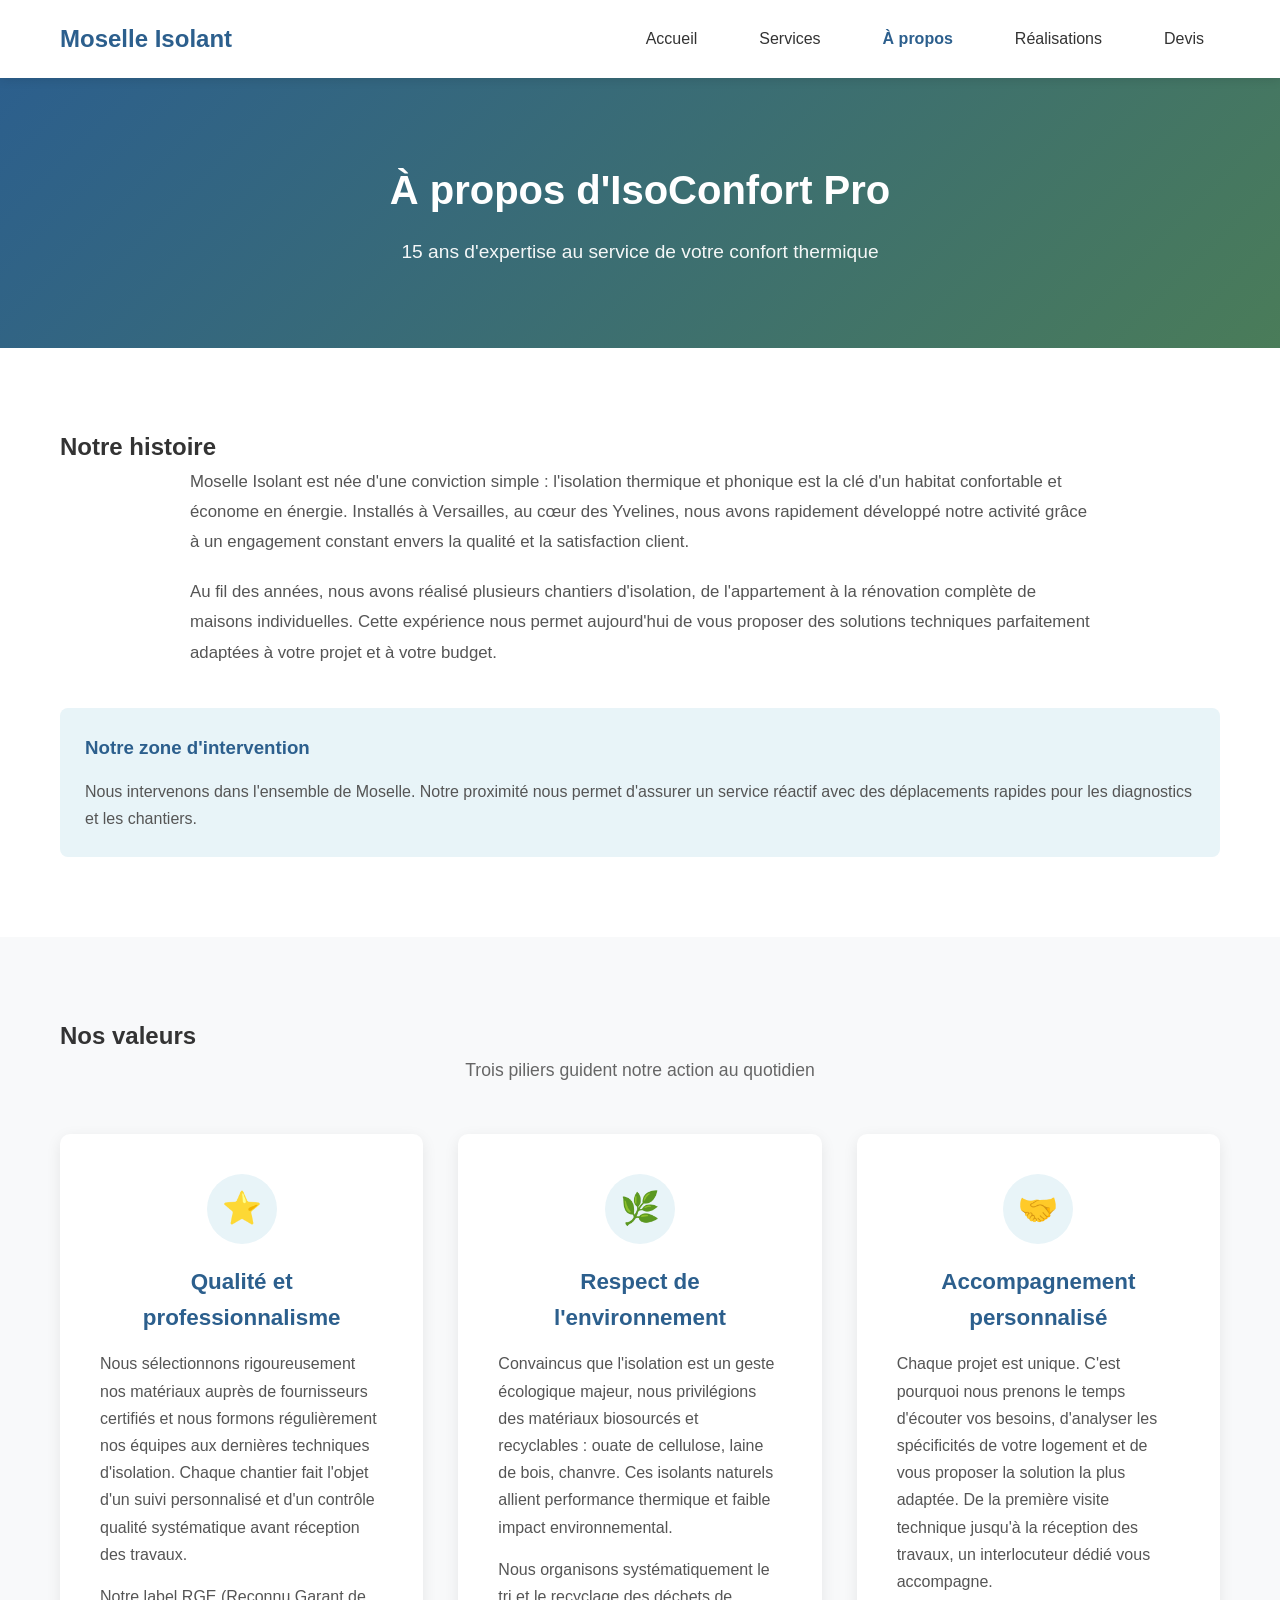
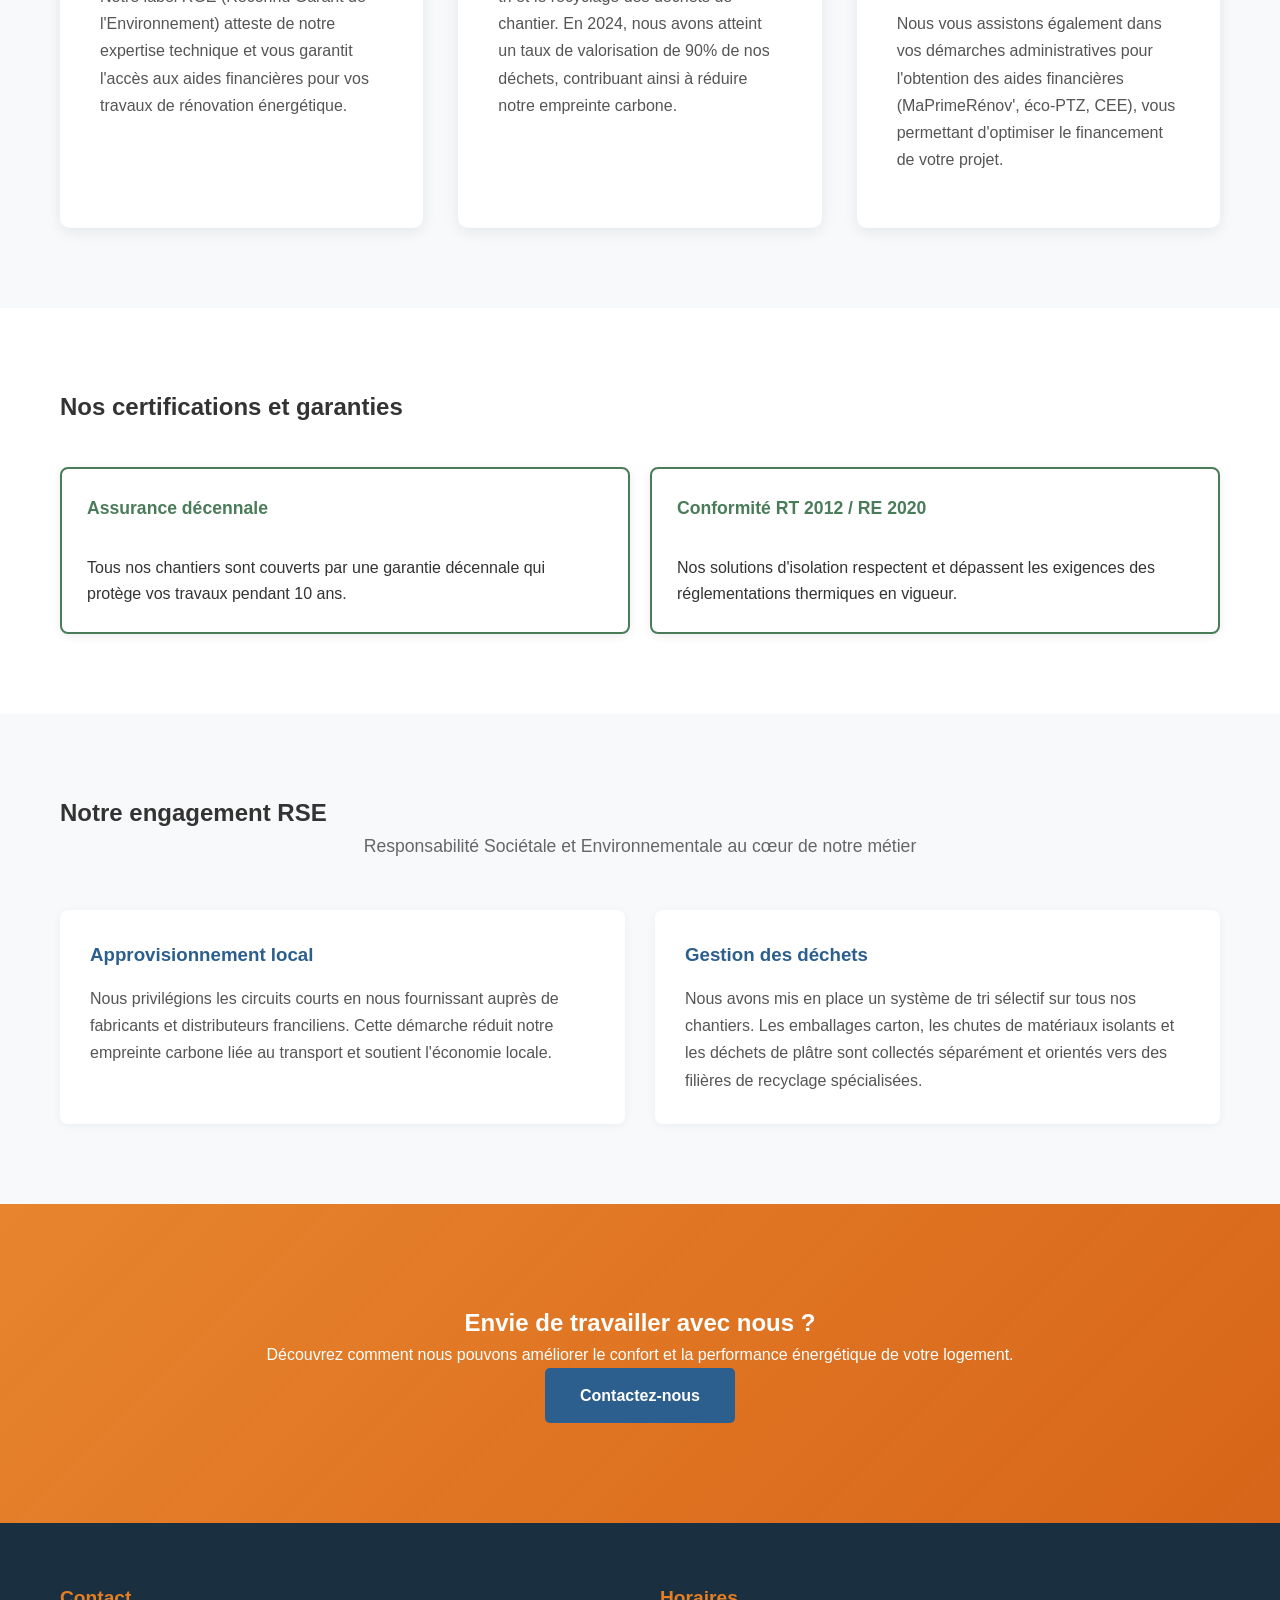
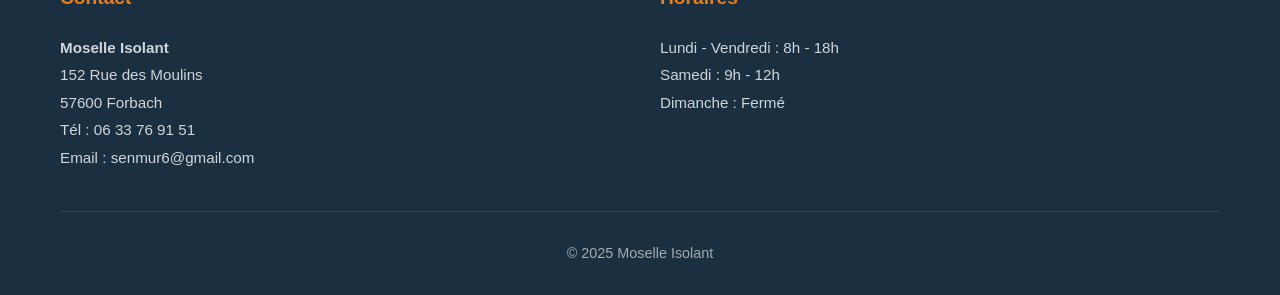
==== apropos.html @ 9e7269ea "Premier commit" ====
<!DOCTYPE html>
<html lang="fr">
<head>
    <meta charset="UTF-8">
    <meta name="viewport" content="width=device-width, initial-scale=1.0">
    <title>À propos - Moselle Isolant</title>
    <link rel="stylesheet" href="style.css">
</head>
<body>
    <header class="header">
        <div class="header-container">
            <div class="logo">
                <a href="index.html">Moselle Isolant</a>
            </div>
            
            <nav class="nav">
                <button class="menu-burger" aria-label="Menu">
                    <span></span>
                    <span></span>
                    <span></span>
                </button>
                
                <ul class="nav-links">
                    <li><a href="index.html">Accueil</a></li>
                    <li><a href="services.html">Services</a></li>
                    <!-- Classe "active" sur À propos -->
                    <li><a href="apropos.html" class="active">À propos</a></li>
                    <li><a href="realisations.html">Réalisations</a></li>
                    <li><a href="contact.html">Devis</a></li>
                </ul>
            </nav>
        </div>
    </header>

    <main>
        <!-- Bannière de page -->
        <section class="page-header">
            <div class="container">
                <h1>À propos d'IsoConfort Pro</h1>
                <p>15 ans d'expertise au service de votre confort thermique</p>
            </div>
        </section>

        <!-- PRÉSENTATION DE L'ENTREPRISE -->
        <section class="content-section">
            <div class="container">
                <h2>Notre histoire</h2>
                <div class="about-story">
                    <p> Moselle Isolant est née d'une conviction simple : l'isolation thermique et phonique est la clé d'un habitat confortable et économe en énergie. Installés à Versailles, au cœur des Yvelines, nous avons rapidement développé notre activité grâce à un engagement constant envers la qualité et la satisfaction client.</p>
                    
                    <p>Au fil des années, nous avons réalisé plusieurs chantiers d'isolation, de l'appartement  à la rénovation complète de maisons individuelles. Cette expérience nous permet aujourd'hui de vous proposer des solutions techniques parfaitement adaptées à votre projet et à votre budget.</p>
                </div>

                <!-- Zone d'intervention -->
                <div class="service-area">
                    <h3>Notre zone d'intervention</h3>
                    <p>Nous intervenons dans l'ensemble de Moselle. Notre proximité nous permet d'assurer un service réactif avec des déplacements rapides pour les diagnostics et les chantiers.</p>
                </div>
            </div>
        </section>

        <!-- NOS VALEURS -->
        <section class="values-section">
            <div class="container">
                <h2>Nos valeurs</h2>
                <p class="section-intro">Trois piliers guident notre action au quotidien</p>
                
                <div class="valeurs-grid">
                    <!-- Valeur 1 : Qualité -->
                    <div class="valeur-bloc">
                        <div class="value-icon">⭐</div>
                        <h3>Qualité et professionnalisme</h3>
                        <p>Nous sélectionnons rigoureusement nos matériaux auprès de fournisseurs certifiés et nous formons régulièrement nos équipes aux dernières techniques d'isolation. Chaque chantier fait l'objet d'un suivi personnalisé et d'un contrôle qualité systématique avant réception des travaux.</p>
                        <p>Notre label RGE (Reconnu Garant de l'Environnement) atteste de notre expertise technique et vous garantit l'accès aux aides financières pour vos travaux de rénovation énergétique.</p>
                    </div>
                    
                    <!-- Valeur 2 : Environnement -->
                    <div class="valeur-bloc">
                        <div class="value-icon">🌿</div>
                        <h3>Respect de l'environnement</h3>
                        <p>Convaincus que l'isolation est un geste écologique majeur, nous privilégions des matériaux biosourcés et recyclables : ouate de cellulose, laine de bois, chanvre. Ces isolants naturels allient performance thermique et faible impact environnemental.</p>
                        <p>Nous organisons systématiquement le tri et le recyclage des déchets de chantier. En 2024, nous avons atteint un taux de valorisation de 90% de nos déchets, contribuant ainsi à réduire notre empreinte carbone.</p>
                    </div>
                    
                    <!-- Valeur 3 : Accompagnement -->
                    <div class="valeur-bloc">
                        <div class="value-icon">🤝</div>
                        <h3>Accompagnement personnalisé</h3>
                        <p>Chaque projet est unique. C'est pourquoi nous prenons le temps d'écouter vos besoins, d'analyser les spécificités de votre logement et de vous proposer la solution la plus adaptée. De la première visite technique jusqu'à la réception des travaux, un interlocuteur dédié vous accompagne.</p>
                        <p>Nous vous assistons également dans vos démarches administratives pour l'obtention des aides financières (MaPrimeRénov', éco-PTZ, CEE), vous permettant d'optimiser le financement de votre projet.</p>
                    </div>
                </div>
            </div>
        </section>

        <!-- CERTIFICATIONS -->
        <section class="certifications-section">
            <div class="container">
                <h2>Nos certifications et garanties</h2>
                
                <div class="certifications">
                    <ul>
                      
                        
                        <li>
                            <strong>Assurance décennale</strong><br>
                            Tous nos chantiers sont couverts par une garantie décennale qui protège vos travaux pendant 10 ans.
                        </li>
                        
                        <li>
                            <strong>Conformité RT 2012 / RE 2020</strong><br>
                            Nos solutions d'isolation respectent et dépassent les exigences des réglementations thermiques en vigueur.
                        </li>
                        
                        
                    </ul>
                </div>
            </div>
        </section>

        <!-- ENGAGEMENT RSE -->
        <section class="rse-section">
            <div class="container">
                <h2>Notre engagement RSE</h2>
                <p class="section-intro">Responsabilité Sociétale et Environnementale au cœur de notre métier</p>
                
                <div class="rse-content">
                    <div class="rse-block">
                        <h3>Approvisionnement local</h3>
                        <p>Nous privilégions les circuits courts en nous fournissant auprès de fabricants et distributeurs franciliens. Cette démarche réduit notre empreinte carbone liée au transport et soutient l'économie locale.</p>
                    </div>
                    
                    <div class="rse-block">
                        <h3>Gestion des déchets</h3>
                        <p>Nous avons mis en place un système de tri sélectif sur tous nos chantiers. Les emballages carton, les chutes de matériaux isolants et les déchets de plâtre sont collectés séparément et orientés vers des filières de recyclage spécialisées. </p>
                    </div>
                    
                    
                 
                </div>
            </div>
        </section>

        <!-- CTA Final -->
        <section class="cta-section">
            <div class="container">
                <h2>Envie de travailler avec nous ?</h2>
                <p>Découvrez comment nous pouvons améliorer le confort et la performance énergétique de votre logement.</p>
                <a href="contact.html" class="btn-cta">Contactez-nous</a>
            </div>
        </section>
    </main>

    <footer class="footer">
        <div class="container">
            <div class="footer-container">
                <div class="footer-section">
                    <h3>Contact</h3>
                    <p>
                        <strong>Moselle Isolant</strong><br>
                        152 Rue des Moulins<br>
                        57600 Forbach
                    </p>
                    <p>
                        Tél : <a href="tel:0633769151">06 33 76 91 51</a><br>
                        Email : <a href="mailto:senmur6@gmail.com">senmur6@gmail.com</a>
                    </p>
                </div>
                
                <div class="footer-section">
                    <h3>Horaires</h3>
                    <p>
                        Lundi - Vendredi : 8h - 18h<br>
                        Samedi : 9h - 12h<br>
                        Dimanche : Fermé
                    </p>
                </div>
                
            </div>
            
            <div class="footer-bottom">
                <p>&copy; 2025 Moselle Isolant </p>
            </div>
        </div>
    </footer>

    <script src="script.js"></script>
</body>
</html>
---- style.css ----
/* ========================================
   1. RESET ET CONFIGURATION DE BASE
   ======================================== */

* {
    margin: 0;
    padding: 0;
    box-sizing: border-box;
}

html {
    scroll-behavior: smooth;
    font-size: 16px;
}

body {
    font-family: -apple-system, BlinkMacSystemFont, 'Segoe UI', Roboto, Oxygen, Ubuntu, Cantarell, sans-serif;
    line-height: 1.6;
    color: #333333;
    background-color: #F8F9FA;
}

a {
    text-decoration: none;
    color: inherit;
}

img {
    max-width: 100%;
    height: auto;
    display: block;
}

ul {
    list-style: none;
}


/* ========================================
   2. VARIABLES ET UTILITAIRES
   ======================================== */

.container {
    max-width: 1200px;
    margin: 0 auto;
    padding: 0 20px;
}

.btn,
.btn-primary,
.btn-secondary,
.btn-cta,
.btn-submit {
    display: inline-block;
    padding: 15px 35px;
    border-radius: 5px;
    font-weight: 600;
    text-align: center;
    cursor: pointer;
    transition: all 0.3s ease;
    border: none;
    font-size: 1rem;
}

.btn-primary {
    background-color: #E67E22;
    color: white;
}

.btn-primary:hover {
    background-color: #D35400;
    transform: translateY(-2px);
    box-shadow: 0 4px 12px rgba(230, 126, 34, 0.3);
}

.btn-secondary,
.btn-cta {
    background-color: #2C5F8D;
    color: white;
}

.btn-secondary:hover,
.btn-cta:hover {
    background-color: #1E4A6D;
    transform: translateY(-2px);
    box-shadow: 0 4px 12px rgba(44, 95, 141, 0.3);
}

.btn-submit {
    background-color: #E67E22;
    color: white;
    width: 100%;
    font-size: 1.1rem;
}

.btn-submit:hover {
    background-color: #D35400;
}

.section-title {
    font-size: 2.5rem;
    color: #2C5F8D;
    text-align: center;
    margin-bottom: 20px;
    font-weight: 700;
}

.section-intro,
.section-subtitle {
    text-align: center;
    color: #666;
    font-size: 1.1rem;
    margin-bottom: 50px;
    max-width: 700px;
    margin-left: auto;
    margin-right: auto;
}


/* ========================================
   3. HEADER ET NAVIGATION
   ======================================== */

.header {
    background-color: white;
    box-shadow: 0 2px 10px rgba(0, 0, 0, 0.1);
    position: sticky;
    top: 0;
    z-index: 1000;
}

.header-container {
    display: flex;
    justify-content: space-between;
    align-items: center;
    padding: 20px;
    max-width: 1200px;
    margin: 0 auto;
}

.logo {
    font-size: 1.5rem;
    font-weight: 700;
    color: #2C5F8D;
}

.logo a {
    color: #2C5F8D;
}

.logo h1 {
    font-size: 1.5rem;
    color: #2C5F8D;
    margin-bottom: 0;
}

.tagline {
    font-size: 0.85rem;
    color: #4A7C59;
    font-weight: 400;
}

.nav ul,
.nav-links {
    display: flex;
    gap: 30px;
}

.nav a,
.nav-link {
    color: #333;
    font-weight: 500;
    padding: 8px 16px;
    border-radius: 4px;
    transition: all 0.3s ease;
}

.nav a:hover,
.nav-link:hover {
    background-color: #F8F9FA;
    color: #2C5F8D;
}

.nav a.active,
.nav-link.active {
    color: #2C5F8D;
    font-weight: 600;
}

.burger-menu,
.burger-btn,
.menu-burger {
    display: none;
    flex-direction: column;
    gap: 5px;
    cursor: pointer;
    padding: 10px;
    background: none;
    border: none;
}

.burger-menu span,
.burger-btn span,
.menu-burger span,
.burger-line {
    display: block;
    width: 25px;
    height: 3px;
    background-color: #2C5F8D;
    transition: all 0.3s ease;
    border-radius: 2px;
}

.burger-menu.active span:nth-child(1),
.burger-btn.active span:nth-child(1),
.menu-burger.active span:nth-child(1) {
    transform: rotate(45deg) translate(7px, 7px);
}

.burger-menu.active span:nth-child(2),
.burger-btn.active span:nth-child(2),
.menu-burger.active span:nth-child(2) {
    opacity: 0;
}

.burger-menu.active span:nth-child(3),
.burger-btn.active span:nth-child(3),
.menu-burger.active span:nth-child(3) {
    transform: rotate(-45deg) translate(7px, -7px);
}


/* ========================================
   4. SECTION HERO
   ======================================== */

.hero {
    background: linear-gradient(135deg, rgba(44, 95, 141, 0.9), rgba(74, 124, 89, 0.8)), 
                url('images/hero-bg.jpg') center/cover;
    color: white;
    padding: 120px 20px;
    text-align: center;
    min-height: 500px;
    display: flex;
    align-items: center;
    justify-content: center;
    position: relative;
}

.hero-overlay {
    position: absolute;
    top: 0;
    left: 0;
    right: 0;
    bottom: 0;
    background: linear-gradient(135deg, rgba(44, 95, 141, 0.1), rgba(74, 124, 89, 0.1));
}

.hero-content {
    position: relative;
    z-index: 1;
}

.hero-content h1,
.hero-title {
    font-size: 3rem;
    margin-bottom: 20px;
    font-weight: 700;
    line-height: 1.2;
}

.hero-content p,
.hero-subtitle {
    font-size: 1.3rem;
    margin-bottom: 35px;
    opacity: 0.95;
}


/* ========================================
   5. SECTIONS GÉNÉRALES
   ======================================== */

section {
    padding: 80px 20px;
}

section:nth-child(even) {
    background-color: white;
}

.content-section {
    background-color: white;
}

.intro-text {
    max-width: 900px;
    margin: 0 auto;
    font-size: 1.05rem;
    line-height: 1.8;
    color: #555;
}

.intro-text p {
    margin-bottom: 20px;
}


/* ========================================
   6. CARTES DE SERVICES (GRILLE)
   ======================================== */

.services-grid,
.cards-grid {
    display: grid;
    grid-template-columns: repeat(auto-fit, minmax(280px, 1fr));
    gap: 30px;
    margin-top: 50px;
}

.service-card,
.card {
    background: white;
    padding: 35px;
    border-radius: 10px;
    box-shadow: 0 4px 15px rgba(0, 0, 0, 0.08);
    transition: all 0.3s ease;
    text-align: center;
}

.service-card:hover,
.card:hover {
    transform: translateY(-8px);
    box-shadow: 0 8px 25px rgba(0, 0, 0, 0.15);
}

.service-icon,
.card-icon {
    width: 80px;
    height: 80px;
    background-color: #E8F4F8;
    border-radius: 50%;
    display: flex;
    align-items: center;
    justify-content: center;
    margin: 0 auto 25px;
    font-size: 2.5rem;
    color: #2C5F8D;
}

.service-card h3,
.card-title {
    color: #2C5F8D;
    font-size: 1.5rem;
    margin-bottom: 15px;
}

.service-card p,
.card-text {
    color: #666;
    margin-bottom: 20px;
    line-height: 1.7;
}

.service-card a,
.card-link {
    color: #E67E22;
    font-weight: 600;
    transition: color 0.3s ease;
}

.service-card a:hover,
.card-link:hover {
    color: #D35400;
}


/* ========================================
   7. CHIFFRES CLÉS (STATS)
   ======================================== */

.stats {
    background: linear-gradient(135deg, #2C5F8D, #4A7C59);
    color: white;
}

.stats-grid {
    display: grid;
    grid-template-columns: repeat(auto-fit, minmax(200px, 1fr));
    gap: 40px;
    text-align: center;
}

.stat-item h3,
.stat-number {
    font-size: 2.5rem;
    font-weight: 700;
    margin-bottom: 10px;
}

.stat-item p,
.stat-label {
    font-size: 1.1rem;
    opacity: 0.95;
}


/* ========================================
   8. SECTION POURQUOI NOUS CHOISIR
   ======================================== */

.why-us {
    background-color: white;
}

.advantages-grid {
    display: grid;
    grid-template-columns: repeat(auto-fit, minmax(250px, 1fr));
    gap: 30px;
    margin-top: 50px;
}

.advantage-item {
    display: flex;
    align-items: flex-start;
    gap: 20px;
}

.advantage-icon {
    width: 50px;
    height: 50px;
    background-color: #4A7C59;
    color: white;
    border-radius: 50%;
    display: flex;
    align-items: center;
    justify-content: center;
    font-size: 1.5rem;
    flex-shrink: 0;
}

.advantage-item h3 {
    color: #2C5F8D;
    margin-bottom: 8px;
}

.advantage-item p {
    color: #666;
}


/* ========================================
   9. CALL TO ACTION
   ======================================== */

.cta-section {
    background: linear-gradient(135deg, rgba(230, 126, 34, 0.95), rgba(211, 84, 0, 0.9)),
                url('images/cta-bg.jpg') center/cover;
    color: white;
    text-align: center;
    padding: 100px 20px;
}

.cta-content h2,
.cta-title {
    font-size: 2.5rem;
    margin-bottom: 20px;
}

.cta-content p,
.cta-text {
    font-size: 1.2rem;
    margin-bottom: 35px;
    opacity: 0.95;
}


/* ========================================
   10. PAGE SERVICES DÉTAILLÉE
   ======================================== */

.page-header {
    background: linear-gradient(135deg, #2C5F8D, #4A7C59);
    color: white;
    text-align: center;
    padding: 80px 20px;
}

.page-header h1 {
    font-size: 2.5rem;
    margin-bottom: 15px;
}

.page-header p {
    font-size: 1.2rem;
    opacity: 0.95;
}

.service-detail {
    background: white;
    padding: 50px;
    border-radius: 10px;
    margin-bottom: 40px;
    box-shadow: 0 2px 10px rgba(0, 0, 0, 0.05);
}

.service-detail.alt {
    background-color: #F8F9FA;
}

.service-header {
    display: flex;
    align-items: center;
    gap: 20px;
    margin-bottom: 30px;
}

.service-header .service-icon {
    margin: 0;
}

.service-detail h2 {
    color: #2C5F8D;
    font-size: 2rem;
    margin-bottom: 25px;
}

.service-detail h3 {
    color: #4A7C59;
    margin-top: 30px;
    margin-bottom: 15px;
    font-size: 1.4rem;
}

.service-content {
    display: grid;
    grid-template-columns: 2fr 1fr;
    gap: 40px;
}

.service-description {
    color: #555;
}

.service-description p {
    margin-bottom: 20px;
    line-height: 1.8;
}

.service-detail ul {
    list-style: disc;
    margin-left: 30px;
    margin-bottom: 20px;
    color: #555;
}

.service-detail li {
    margin-bottom: 10px;
}

.bon-a-savoir,
.info-box {
    background-color: #E8F4F8;
    border-left: 4px solid #2C5F8D;
    padding: 20px;
    border-radius: 5px;
}

.bon-a-savoir h4 {
    color: #2C5F8D;
    margin-bottom: 15px;
    font-size: 1.1rem;
}

.bon-a-savoir p {
    margin-bottom: 20px;
    color: #555;
}

.infos-pratiques {
    display: flex;
    flex-direction: column;
    gap: 15px;
}

.infos-pratiques .info-box,
.price-info {
    background-color: #FFF3E0;
    border-left: 4px solid #E67E22;
    padding: 15px;
    border-radius: 5px;
    font-weight: 600;
    color: #333;
}

.infos-pratiques strong {
    display: block;
    color: #E67E22;
    margin-bottom: 5px;
}


/* ========================================
   11. PAGE À PROPOS
   ======================================== */

.about-intro,
.about-story {
    max-width: 900px;
    margin: 0 auto 40px;
    font-size: 1.05rem;
    line-height: 1.8;
    color: #555;
}

.about-story p {
    margin-bottom: 20px;
}

.service-area {
    background-color: #E8F4F8;
    padding: 25px;
    border-radius: 8px;
    margin-top: 30px;
}

.service-area h3 {
    color: #2C5F8D;
    margin-bottom: 15px;
}

.service-area p {
    color: #555;
    line-height: 1.7;
}

.values-section,
.certifications-section,
.rse-section {
    background-color: #F8F9FA;
}

.values-grid,
.valeurs-grid {
    display: grid;
    grid-template-columns: repeat(auto-fit, minmax(280px, 1fr));
    gap: 35px;
    margin-top: 50px;
}

.value-card,
.valeur-bloc {
    background: white;
    padding: 40px;
    border-radius: 10px;
    box-shadow: 0 4px 15px rgba(0, 0, 0, 0.08);
}

.value-icon {
    width: 70px;
    height: 70px;
    background-color: #E8F4F8;
    border-radius: 50%;
    display: flex;
    align-items: center;
    justify-content: center;
    margin: 0 auto 20px;
    font-size: 2rem;
}

.value-card h3,
.valeur-bloc h3 {
    color: #2C5F8D;
    margin-bottom: 15px;
    font-size: 1.4rem;
    text-align: center;
}

.value-card p,
.valeur-bloc p {
    color: #555;
    line-height: 1.7;
    margin-bottom: 15px;
}

.certifications {
    margin-top: 40px;
}

.certifications ul {
    display: grid;
    grid-template-columns: repeat(auto-fit, minmax(250px, 1fr));
    gap: 20px;
    list-style: none;
}

.certifications li {
    background: white;
    padding: 25px;
    border-radius: 8px;
    box-shadow: 0 2px 10px rgba(0, 0, 0, 0.08);
    border: 2px solid #4A7C59;
}

.certifications strong {
    color: #4A7C59;
    font-size: 1.1rem;
    display: block;
    margin-bottom: 8px;
}

.rse-content {
    display: grid;
    grid-template-columns: repeat(auto-fit, minmax(280px, 1fr));
    gap: 30px;
    margin-top: 40px;
}

.rse-block {
    background: white;
    padding: 30px;
    border-radius: 8px;
    box-shadow: 0 2px 10px rgba(0, 0, 0, 0.05);
}

.rse-block h3 {
    color: #2C5F8D;
    margin-bottom: 15px;
}

.rse-block p {
    color: #555;
    line-height: 1.7;
}


/* ========================================
   12. PAGE RÉALISATIONS
   ======================================== */

.realisations-grid-section {
    background-color: white;
}

.realisations-grid {
    display: grid;
    grid-template-columns: repeat(auto-fit, minmax(320px, 1fr));
    gap: 35px;
    margin-top: 50px;
}

.realisation-card {
    background: white;
    border-radius: 10px;
    overflow: hidden;
    box-shadow: 0 4px 15px rgba(0, 0, 0, 0.08);
    transition: transform 0.3s ease;
}

.realisation-card:hover {
    transform: translateY(-5px);
}

.realisation-image {
    width: 100%;
    height: 220px;
    background: linear-gradient(135deg, #2C5F8D, #4A7C59);
    display: flex;
    align-items: center;
    justify-content: center;
    color: white;
    font-size: 1.2rem;
    font-weight: 600;
}

.realisation-content {
    padding: 25px;
}

.realisation-content h3 {
    color: #2C5F8D;
    margin-bottom: 12px;
    font-size: 1.3rem;
}

.realisation-meta {
    color: #888;
    font-size: 0.9rem;
    margin-bottom: 15px;
    line-height: 1.6;
}

.realisation-content p {
    color: #555;
    line-height: 1.7;
    margin-bottom: 15px;
}

.project-results {
    background-color: #E8F4F8;
    padding: 15px;
    border-radius: 5px;
    font-size: 0.95rem;
}

.testimonials-section {
    background-color: #F8F9FA;
}

.testimonials-grid {
    display: grid;
    grid-template-columns: repeat(auto-fit, minmax(300px, 1fr));
    gap: 30px;
    margin-top: 40px;
}

.testimonial {
    background: white;
    padding: 30px;
    border-radius: 8px;
    box-shadow: 0 2px 10px rgba(0, 0, 0, 0.05);
    border-left: 4px solid #E67E22;
}

.testimonial p {
    color: #555;
    font-style: italic;
    margin-bottom: 15px;
    line-height: 1.7;
}

.testimonial cite {
    color: #2C5F8D;
    font-weight: 600;
    font-style: normal;
}


/* ========================================
   13. PAGE CONTACT
   ======================================== */

.contact-section {
    background-color: white;
}

.contact-container {
    display: grid;
    grid-template-columns: 1.5fr 1fr;
    gap: 60px;
    max-width: 1200px;
    margin: 0 auto;
}

.contact-form {
    background: white;
    padding: 40px;
    border-radius: 10px;
    box-shadow: 0 4px 15px rgba(0, 0, 0, 0.08);
}

.contact-form h2 {
    color: #2C5F8D;
    margin-bottom: 10px;
}

.contact-form > p {
    color: #666;
    margin-bottom: 30px;
}

.form-group {
    margin-bottom: 25px;
}

.form-group label {
    display: block;
    margin-bottom: 8px;
    color: #333;
    font-weight: 600;
}

.form-group input,
.form-group select,
.form-group textarea {
    width: 100%;
    padding: 12px 15px;
    border: 2px solid #E0E0E0;
    border-radius: 5px;
    font-size: 1rem;
    font-family: inherit;
    transition: border-color 0.3s ease;
}

.form-group input:focus,
.form-group select:focus,
.form-group textarea:focus {
    outline: none;
    border-color: #2C5F8D;
}

.form-group textarea {
    resize: vertical;
    min-height: 120px;
}

.form-row {
    display: grid;
    grid-template-columns: repeat(2, 1fr);
    gap: 20px;
}

.checkbox-group {
    display: flex;
    align-items: flex-start;
    gap: 10px;
    margin-bottom: 25px;
}

.checkbox-group input[type="checkbox"] {
    width: auto;
    margin-top: 4px;
}

.checkbox-group label {
    font-size: 0.9rem;
    color: #555;
    font-weight: normal;
}

.message-confirmation,
.success-message {
    background-color: #D4EDDA;
    border: 1px solid #C3E6CB;
    color: #155724;
    padding: 15px;
    border-radius: 5px;
    margin-bottom: 20px;
    display: none;
}

.message-erreur,
.error-message {
    background-color: #F8D7DA;
    border: 1px solid #F5C6CB;
    color: #721C24;
    padding: 15px;
    border-radius: 5px;
    margin-bottom: 20px;
    display: none;
}

.form-group.error input,
.form-group.error select,
.form-group.error textarea {
    border-color: #E74C3C;
}

.contact-infos {
    display: flex;
    flex-direction: column;
    gap: 25px;
}

.contact-infos h2 {
    color: #2C5F8D;
    margin-bottom: 10px;
}

.contact-item {
    background: white;
    padding: 20px;
    border-radius: 8px;
    box-shadow: 0 2px 10px rgba(0, 0, 0, 0.05);
}

.contact-item h3 {
    color: #2C5F8D;
    font-size: 1.1rem;
    margin-bottom: 10px;
}

.contact-item p {
    color: #666;
    line-height: 1.6;
}

.contact-item a {
    color: #E67E22;
    font-weight: 600;
}

.contact-item a:hover {
    color: #D35400;
}

.carte-localisation {
    background: linear-gradient(135deg, #2C5F8D, #4A7C59);
    color: white;
    padding: 40px;
    border-radius: 8px;
    text-align: center;
    font-size: 1.1rem;
    line-height: 1.8;
}


/* ========================================
   14. FOOTER
   ======================================== */

.footer {
    background-color: #1A2F3F;
    color: white;
    padding: 60px 20px 30px;
}

.footer-content,
.footer-grid,
.footer-container {
    display: grid;
    grid-template-columns: repeat(auto-fit, minmax(250px, 1fr));
    gap: 40px;
    max-width: 1200px;
    margin: 0 auto 40px;
}

.footer-section,
.footer-col {
    color: rgba(255, 255, 255, 0.9);
}

.footer-section h3,
.footer-col h3,
.footer-section h4,
.footer-col h4 {
    color: #E67E22;
    margin-bottom: 20px;
    font-size: 1.2rem;
}

.footer-section p,
.footer-section a,
.footer-col p,
.footer-col a {
    color: rgba(255, 255, 255, 0.8);
    line-height: 1.8;
    font-size: 0.95rem;
}

.footer-section a:hover,
.footer-col a:hover {
    color: white;
}

.footer-section ul li,
.footer-col ul li,
.footer-links {
    margin-bottom: 10px;
}

.footer-cert {
    font-size: 0.9rem;
    color: #4A7C59;
    margin-top: 10px;
}

.social-links,
.social-icons {
    display: flex;
    gap: 15px;
    margin-top: 15px;
}

.social-icon {
    width: 40px;
    height: 40px;
    background-color: rgba(255, 255, 255, 0.1);
    border-radius: 50%;
    display: flex;
    align-items: center;
    justify-content: center;
    transition: all 0.3s ease;
    color: white;
    font-size: 1.2rem;
}

.social-icon:hover {
    background-color: #E67E22;
    transform: translateY(-3px);
}

.footer-bottom {
    text-align: center;
    padding-top: 30px;
    border-top: 1px solid rgba(255, 255, 255, 0.1);
    color: rgba(255, 255, 255, 0.6);
    font-size: 0.9rem;
}

.footer-bottom a {
    color: rgba(255, 255, 255, 0.6);
}

.footer-bottom a:hover {
    color: white;
}


/* ========================================
   15. RESPONSIVE DESIGN
   ======================================== */

@media (max-width: 768px) {
    
    .nav,
    .nav-links {
        position: fixed;
        top: 70px;
        left: -100%;
        width: 100%;
        height: calc(100vh - 70px);
        background-color: white;
        transition: left 0.3s ease;
        box-shadow: 2px 0 10px rgba(0, 0, 0, 0.1);
        z-index: 999;
    }
    
    .nav.active,
    .nav-links.active {
        left: 0;
    }
    
    .nav ul,
    .nav-links {
        flex-direction: column;
        padding: 30px;
        gap: 0;
    }
    
    .nav li {
        border-bottom: 1px solid #F0F0F0;
    }
    
    .nav a,
    .nav-link {
        display: block;
        padding: 15px 10px;
    }
    
    .burger-menu,
    .burger-btn,
    .menu-burger {
        display: flex;
    }
    
    .hero-content h1,
    .hero-title {
        font-size: 2rem;
    }
    
    .hero-content p,
    .hero-subtitle {
        font-size: 1.1rem;
    }
    
    .section-title {
        font-size: 1.8rem;
    }
    
    .contact-container {
        grid-template-columns: 1fr;
        gap: 40px;
    }
    
    .form-row {
        grid-template-columns: 1fr;
    }
    
    .service-content {
        grid-template-columns: 1fr;
    }
    
    .footer-content,
    .footer-grid,
    .footer-container {
        grid-template-columns: 1fr;
        text-align: center;
    }
    
    .social-links,
    .social-icons {
        justify-content: center;
    }
}

@media (max-width: 576px) {
    
    section {
        padding: 50px 15px;
    }
    
    .container {
        padding: 0 15px;
    }
    
    .hero {
        padding: 80px 15px;
        min-height: 400px;
    }
    
    .hero-content h1,
    .hero-title {
        font-size: 1.6rem;
    }
    
    .hero-content p,
    .hero-subtitle {
        font-size: 1rem;
    }
    
    .btn,
    .btn-primary,
    .btn-secondary,
    .btn-cta {
        padding: 12px 25px;
        font-size: 0.95rem;
    }
    
    .services-grid,
    .cards-grid,
    .stats-grid,
    .advantages-grid,
    .values-grid,
    .valeurs-grid,
    .realisations-grid {
        grid-template-columns: 1fr;
    }
    
    .stat-item h3,
    .stat-number {
        font-size: 2rem;
    }
    
    .contact-form,
    .service-detail {
        padding: 25px;
    }
    
    .page-header h1 {
        font-size: 2rem;
    }
}


/* ========================================
   16. AMÉLIORATIONS ACCESSIBILITÉ
   ======================================== */

a:focus,
button:focus,
input:focus,
select:focus,
textarea:focus {
    outline: 2px solid #E67E22;
    outline-offset: 2px;
}

.sr-only {
    position: absolute;
    width: 1px;
    height: 1px;
    padding: 0;
    margin: -1px;
    overflow: hidden;
    clip: rect(0, 0, 0, 0);
    white-space: nowrap;
    border: 0;
}

button,
.btn,
.btn-primary,
.btn-secondary,
.btn-cta,
.btn-submit,
.burger-menu,
.burger-btn,
.menu-burger {
    cursor: pointer;
}


/* ========================================
   FIN DU FICHIER style.css
   ========================================== */
   
   .realisation-image {
    display: flex;
    gap: 10px;
    width: 100%;
    height: auto;
}

.realisation-image img {
    width: 50%;
    height: auto;
    object-fit: contain;
    display: block;
}

.realisations-grid {
    display: grid;
    grid-template-columns: 1fr 1fr;
    gap: 30px;
}

/* Images des projets */
.realisation-image {
    display: flex;
    gap: 10px;
    width: 100%;
    height: 350px;
    overflow: hidden;
}

.realisation-image img {
    width: 50%;
    height: 100%;
    object-fit: cover;
    display: block;
}

/* Projet 3 : image à gauche + texte à droite */
.projet-3 {
    grid-column: 1 / -1;
    display: grid;
    grid-template-columns: 1fr 1fr;
    gap: 30px;
    align-items: center;
}

.projet-3 .realisation-image {
    height: 400px;
}

.projet-3 .realisation-content {
    padding: 20px;
}

.realisation-content h3 {
    margin-bottom: 15px;
}

.realisation-content p {
    line-height: 1.6;
}
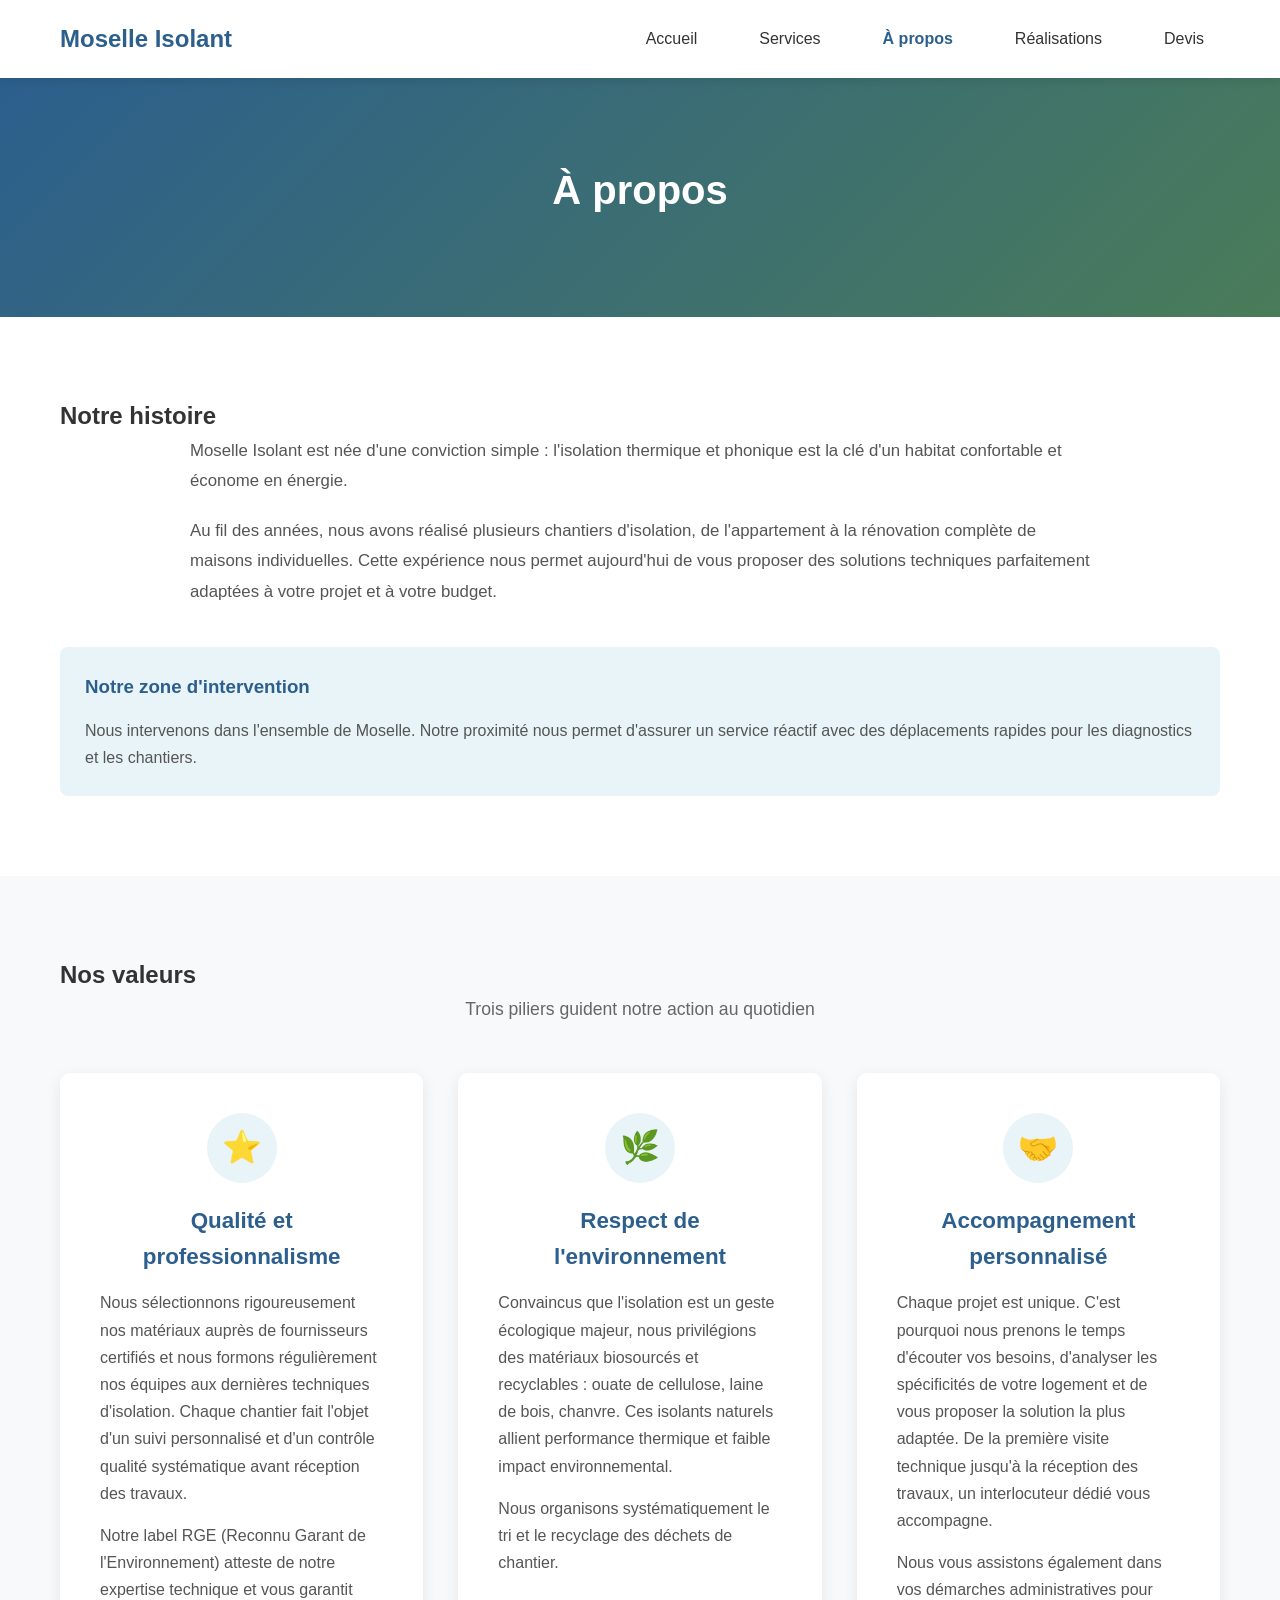
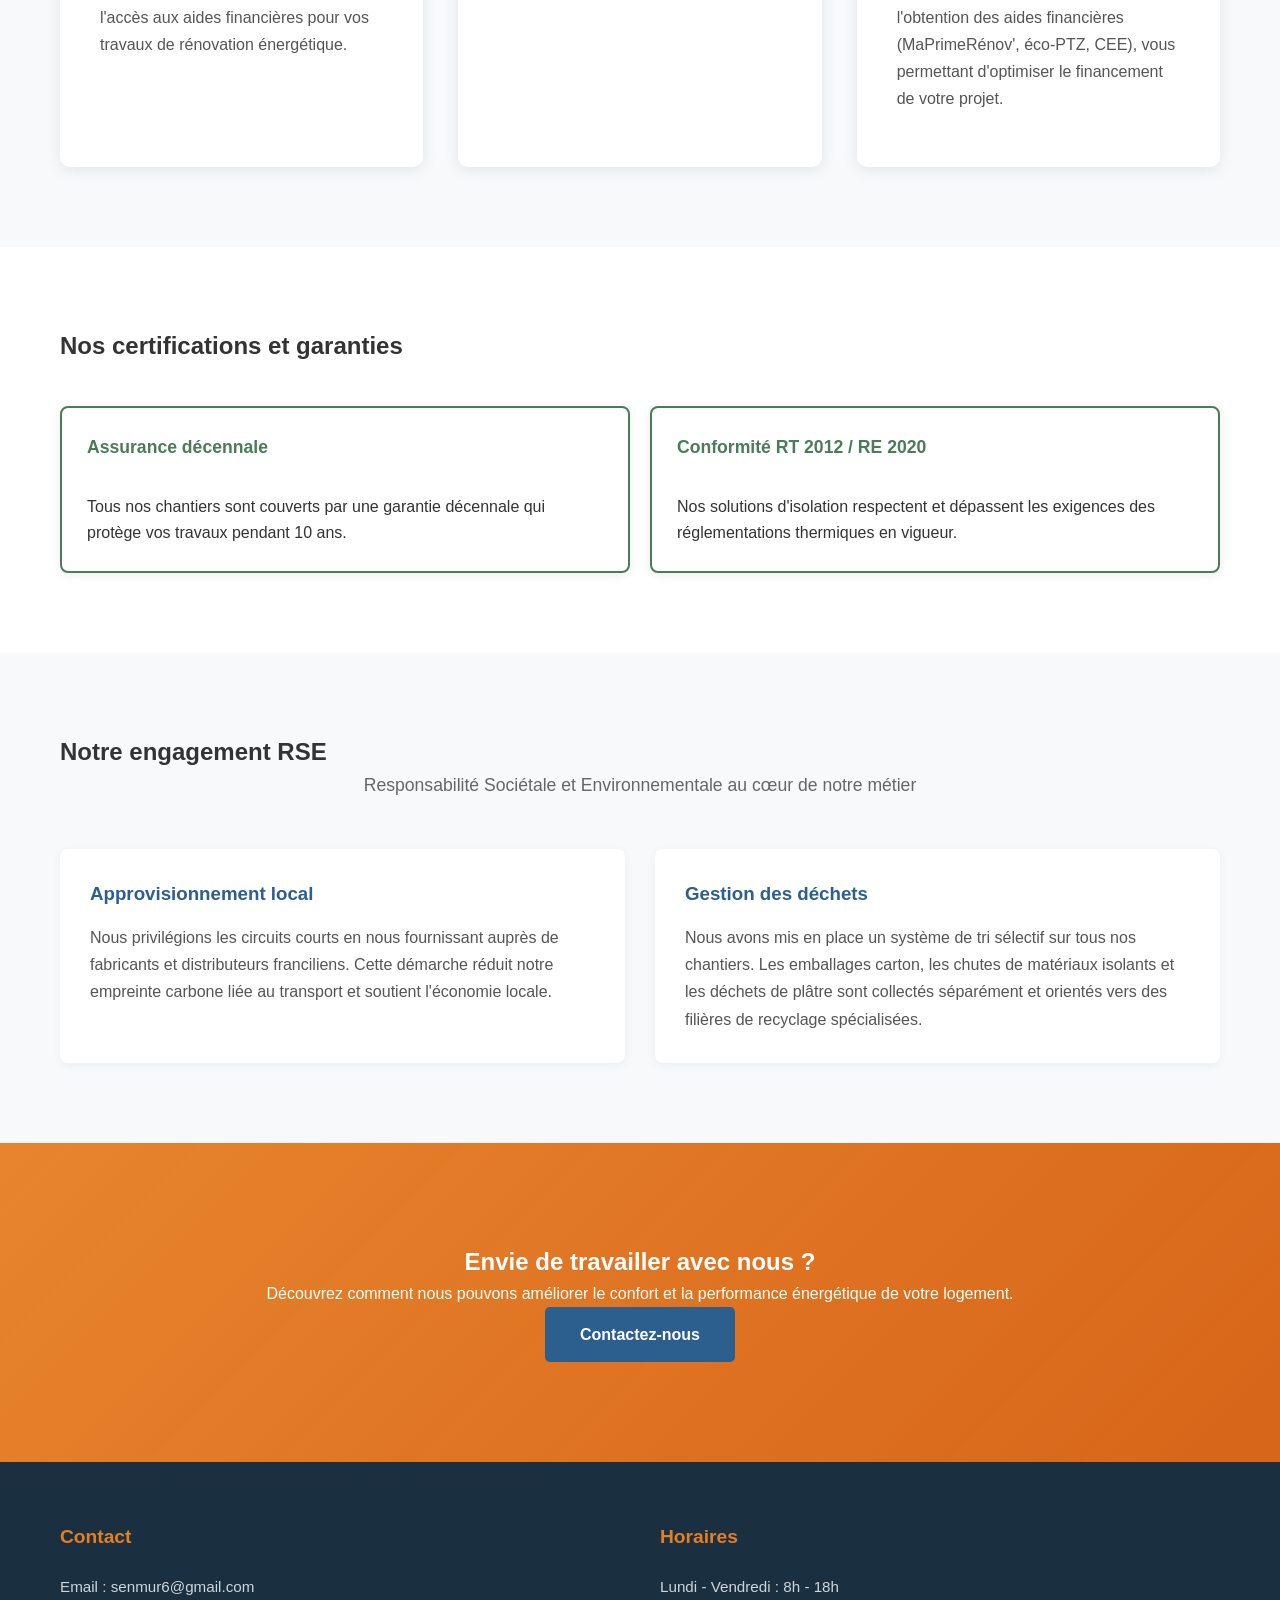
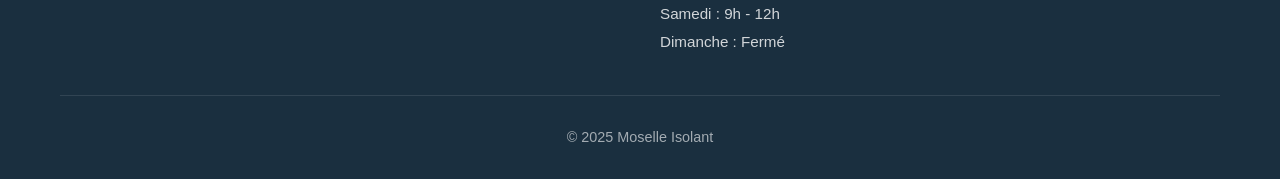
==== commit 1b15bbaa: "ma" ====
--- a/apropos.html
+++ b/apropos.html
@@ -14,11 +14,7 @@
             </div>
             
             <nav class="nav">
-                <button class="menu-burger" aria-label="Menu">
-                    <span></span>
-                    <span></span>
-                    <span></span>
-                </button>
+                
                 
                 <ul class="nav-links">
                     <li><a href="index.html">Accueil</a></li>
@@ -29,6 +25,11 @@
                     <li><a href="contact.html">Devis</a></li>
                 </ul>
             </nav>
+			<button class="menu-burger" aria-label="Menu">
+                    <span></span>
+                    <span></span>
+                    <span></span>
+                </button>
         </div>
     </header>
 
@@ -36,8 +37,7 @@
         <!-- Bannière de page -->
         <section class="page-header">
             <div class="container">
-                <h1>À propos d'IsoConfort Pro</h1>
-                <p>15 ans d'expertise au service de votre confort thermique</p>
+                <h1>À propos</h1>
             </div>
         </section>
 
@@ -46,7 +46,7 @@
             <div class="container">
                 <h2>Notre histoire</h2>
                 <div class="about-story">
-                    <p> Moselle Isolant est née d'une conviction simple : l'isolation thermique et phonique est la clé d'un habitat confortable et économe en énergie. Installés à Versailles, au cœur des Yvelines, nous avons rapidement développé notre activité grâce à un engagement constant envers la qualité et la satisfaction client.</p>
+                    <p> Moselle Isolant est née d'une conviction simple : l'isolation thermique et phonique est la clé d'un habitat confortable et économe en énergie.</p>
                     
                     <p>Au fil des années, nous avons réalisé plusieurs chantiers d'isolation, de l'appartement  à la rénovation complète de maisons individuelles. Cette expérience nous permet aujourd'hui de vous proposer des solutions techniques parfaitement adaptées à votre projet et à votre budget.</p>
                 </div>
@@ -79,7 +79,7 @@
                         <div class="value-icon">🌿</div>
                         <h3>Respect de l'environnement</h3>
                         <p>Convaincus que l'isolation est un geste écologique majeur, nous privilégions des matériaux biosourcés et recyclables : ouate de cellulose, laine de bois, chanvre. Ces isolants naturels allient performance thermique et faible impact environnemental.</p>
-                        <p>Nous organisons systématiquement le tri et le recyclage des déchets de chantier. En 2024, nous avons atteint un taux de valorisation de 90% de nos déchets, contribuant ainsi à réduire notre empreinte carbone.</p>
+                        <p>Nous organisons systématiquement le tri et le recyclage des déchets de chantier. </p>
                     </div>
                     
                     <!-- Valeur 3 : Accompagnement -->
@@ -156,13 +156,8 @@
             <div class="footer-container">
                 <div class="footer-section">
                     <h3>Contact</h3>
+
                     <p>
-                        <strong>Moselle Isolant</strong><br>
-                        152 Rue des Moulins<br>
-                        57600 Forbach
-                    </p>
-                    <p>
-                        Tél : <a href="tel:0633769151">06 33 76 91 51</a><br>
                         Email : <a href="mailto:senmur6@gmail.com">senmur6@gmail.com</a>
                     </p>
                 </div>
--- a/style.css
+++ b/style.css
@@ -375,35 +375,6 @@
 }
 
 
-/* ========================================
-   7. CHIFFRES CLÉS (STATS)
-   ======================================== */
-
-.stats {
-    background: linear-gradient(135deg, #2C5F8D, #4A7C59);
-    color: white;
-}
-
-.stats-grid {
-    display: grid;
-    grid-template-columns: repeat(auto-fit, minmax(200px, 1fr));
-    gap: 40px;
-    text-align: center;
-}
-
-.stat-item h3,
-.stat-number {
-    font-size: 2.5rem;
-    font-weight: 700;
-    margin-bottom: 10px;
-}
-
-.stat-item p,
-.stat-label {
-    font-size: 1.1rem;
-    opacity: 0.95;
-}
-
 
 /* ========================================
    8. SECTION POURQUOI NOUS CHOISIR
@@ -558,8 +529,7 @@
     margin-bottom: 10px;
 }
 
-.bon-a-savoir,
-.info-box {
+.bon-a-savoir {
     background-color: #E8F4F8;
     border-left: 4px solid #2C5F8D;
     padding: 20px;
@@ -577,27 +547,7 @@
     color: #555;
 }
 
-.infos-pratiques {
-    display: flex;
-    flex-direction: column;
-    gap: 15px;
-}
-
-.infos-pratiques .info-box,
-.price-info {
-    background-color: #FFF3E0;
-    border-left: 4px solid #E67E22;
-    padding: 15px;
-    border-radius: 5px;
-    font-weight: 600;
-    color: #333;
-}
-
-.infos-pratiques strong {
-    display: block;
-    color: #E67E22;
-    margin-bottom: 5px;
-}
+
 
 
 /* ========================================
@@ -1065,30 +1015,6 @@
     margin-top: 10px;
 }
 
-.social-links,
-.social-icons {
-    display: flex;
-    gap: 15px;
-    margin-top: 15px;
-}
-
-.social-icon {
-    width: 40px;
-    height: 40px;
-    background-color: rgba(255, 255, 255, 0.1);
-    border-radius: 50%;
-    display: flex;
-    align-items: center;
-    justify-content: center;
-    transition: all 0.3s ease;
-    color: white;
-    font-size: 1.2rem;
-}
-
-.social-icon:hover {
-    background-color: #E67E22;
-    transform: translateY(-3px);
-}
 
 .footer-bottom {
     text-align: center;
@@ -1294,28 +1220,7 @@
 /* ========================================
    FIN DU FICHIER style.css
    ========================================== */
-   
-   .realisation-image {
-    display: flex;
-    gap: 10px;
-    width: 100%;
-    height: auto;
-}
-
-.realisation-image img {
-    width: 50%;
-    height: auto;
-    object-fit: contain;
-    display: block;
-}
-
-.realisations-grid {
-    display: grid;
-    grid-template-columns: 1fr 1fr;
-    gap: 30px;
-}
-
-/* Images des projets */
+ /* Images des projets */
 .realisation-image {
     display: flex;
     gap: 10px;
@@ -1329,6 +1234,14 @@
     height: 100%;
     object-fit: cover;
     display: block;
+    border-radius: 8px;
+}
+
+/* Grille des réalisations */
+.realisations-grid {
+    display: grid;
+    grid-template-columns: 1fr 1fr;
+    gap: 30px;
 }
 
 /* Projet 3 : image à gauche + texte à droite */
@@ -1354,4 +1267,30 @@
 
 .realisation-content p {
     line-height: 1.6;
+}
+
+/* Version mobile */
+@media (max-width: 768px) {
+    .realisation-image {
+        height: auto;
+        gap: 8px;
+    }
+
+    .realisation-image img {
+        width: 50%;
+        height: auto;
+    }
+
+    .realisations-grid {
+        grid-template-columns: 1fr;
+    }
+
+    .projet-3 {
+        grid-column: auto;
+        grid-template-columns: 1fr;
+    }
+
+    .projet-3 .realisation-image {
+        height: auto;
+    }
 }
